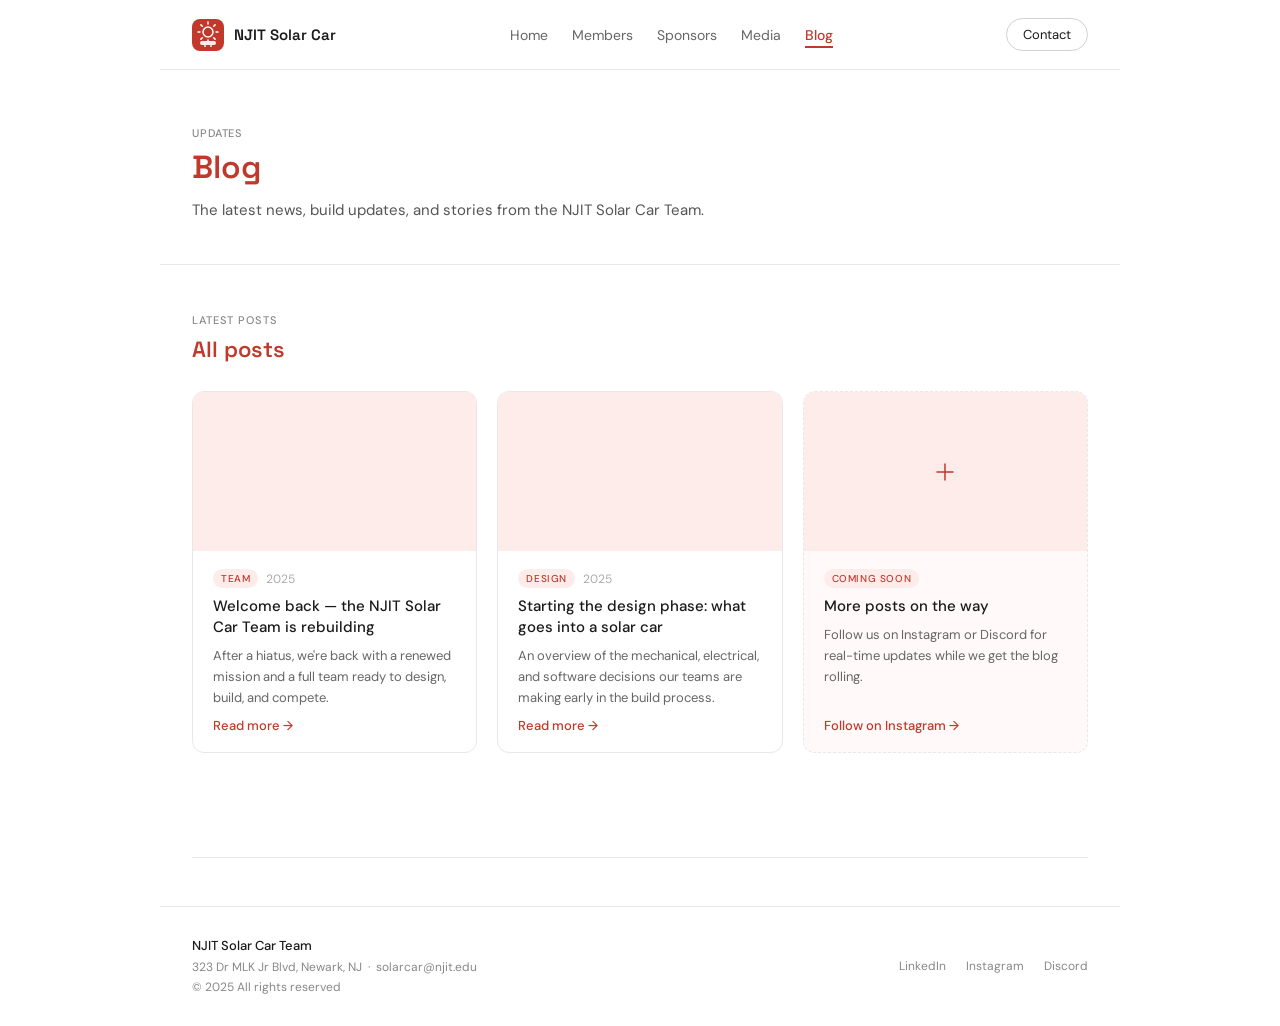
==== blog.html @ ee34f34b "Add files via upload" ====
<!DOCTYPE html>
<html lang="en">
<head>
  <meta charset="UTF-8" />
  <meta name="viewport" content="width=device-width, initial-scale=1.0" />
  <title>Blog | NJIT Solar Car</title>
  <link rel="stylesheet" href="style.css" />
  <style>
    .sc-blog-grid {
      display: grid;
      grid-template-columns: repeat(3, 1fr);
      gap: 20px;
      margin-bottom: 48px;
    }
    .sc-blog-card {
      border: 1px solid #e8e8e8; border-radius: 12px;
      overflow: hidden; background: #fff;
      display: flex; flex-direction: column;
      transition: border-color .15s;
    }
    .sc-blog-card:hover { border-color: var(--red); }
    .sc-blog-thumb {
      background: #f5f5f5; aspect-ratio: 16/9; overflow: hidden;
    }
    .sc-blog-thumb img { width: 100%; height: 100%; object-fit: cover; display: block; }
    .sc-blog-thumb-placeholder {
      width: 100%; height: 100%; display: flex; align-items: center; justify-content: center;
      background: var(--red-light);
    }
    .sc-blog-body { padding: 18px 20px; flex: 1; display: flex; flex-direction: column; gap: 8px; }
    .sc-blog-meta { display: flex; align-items: center; gap: 8px; }
    .sc-blog-tag {
      font-size: 10px; font-weight: 500; letter-spacing: .06em; text-transform: uppercase;
      background: var(--red-light); color: var(--red); padding: 3px 8px; border-radius: 20px;
    }
    .sc-blog-date { font-size: 12px; color: #aaa; }
    .sc-blog-body h3 { font-size: 15px; font-weight: 500; line-height: 1.4; }
    .sc-blog-body p { font-size: 13px; color: #666; line-height: 1.6; flex: 1; }
    .sc-blog-body a { font-size: 13px; color: var(--red); font-weight: 500; text-decoration: none; }
    .sc-blog-body a:hover { text-decoration: underline; }

    .sc-blog-empty {
      grid-column: 1 / -1;
      border: 1px dashed #d0d0d0; border-radius: 12px;
      padding: 64px 32px; text-align: center;
    }
    .sc-blog-empty strong { display: block; font-size: 16px; color: #888; margin-bottom: 8px; font-weight: 500; }
    .sc-blog-empty p { font-size: 14px; color: #aaa; margin-bottom: 24px; }

    @media (max-width: 700px) {
      .sc-blog-grid { grid-template-columns: 1fr; }
    }
  </style>
</head>
<body>
<div class="sc-root">

  <!-- NAV -->
  <nav class="sc-nav">
    <a class="sc-logo" href="index.html">
      <svg width="32" height="32" viewBox="0 0 32 32" fill="none">
        <rect width="32" height="32" rx="8" fill="#C0392B"/>
        <circle cx="16" cy="13" r="5" fill="none" stroke="#fff" stroke-width="1.5"/>
        <line x1="16" y1="5" x2="16" y2="3" stroke="#fff" stroke-width="1.5" stroke-linecap="round"/>
        <line x1="16" y1="23" x2="16" y2="21" stroke="#fff" stroke-width="1.5" stroke-linecap="round"/>
        <line x1="8" y1="13" x2="6" y2="13" stroke="#fff" stroke-width="1.5" stroke-linecap="round"/>
        <line x1="26" y1="13" x2="24" y2="13" stroke="#fff" stroke-width="1.5" stroke-linecap="round"/>
        <line x1="10.3" y1="7.3" x2="8.9" y2="5.9" stroke="#fff" stroke-width="1.5" stroke-linecap="round"/>
        <line x1="21.7" y1="18.7" x2="23.1" y2="20.1" stroke="#fff" stroke-width="1.5" stroke-linecap="round"/>
        <line x1="21.7" y1="7.3" x2="23.1" y2="5.9" stroke="#fff" stroke-width="1.5" stroke-linecap="round"/>
        <line x1="10.3" y1="18.7" x2="8.9" y2="20.1" stroke="#fff" stroke-width="1.5" stroke-linecap="round"/>
        <rect x="8" y="22" width="16" height="4" rx="2" fill="#fff" opacity="0.9"/>
        <rect x="12" y="26" width="2" height="2" fill="#fff" opacity="0.7"/>
        <rect x="18" y="26" width="2" height="2" fill="#fff" opacity="0.7"/>
      </svg>
      <span class="sc-logo-text">NJIT Solar Car</span>
    </a>
    <ul class="sc-nav-links">
      <li><a href="index.html">Home</a></li>
      <li><a href="members.html">Members</a></li>
      <li><a href="sponsors.html">Sponsors</a></li>
      <li><a href="media.html">Media</a></li>
      <li><a href="blog.html" class="active">Blog</a></li>
    </ul>
    <a href="mailto:solarcar@njit.edu" class="sc-contact-btn">Contact</a>
  </nav>

  <!-- PAGE HEADER -->
  <div class="sc-page-header">
    <div class="sc-page-label">Updates</div>
    <h1>Blog</h1>
    <p>The latest news, build updates, and stories from the NJIT Solar Car Team.</p>
  </div>

  <section class="sc-section">
    <div class="sc-section-label">Latest posts</div>
    <h2>All posts</h2>

    <div class="sc-blog-grid">
      <!-- Sample post 1 -->
      <div class="sc-blog-card">
        <div class="sc-blog-thumb">
          <img src="https://static.wixstatic.com/media/6a1b9b_a80b3c2d667541b689ef43e5c5655419~mv2.jpg/v1/fill/w_980,h_509,al_c,q_85,usm_0.66_1.00_0.01,enc_avif,quality_auto/group%20solar%20car_edited_edited_edited.jpg" alt="Team kickoff" onerror="this.parentElement.innerHTML='<div class=\'sc-blog-thumb-placeholder\'></div>'" />
        </div>
        <div class="sc-blog-body">
          <div class="sc-blog-meta">
            <span class="sc-blog-tag">Team</span>
            <span class="sc-blog-date">2025</span>
          </div>
          <h3>Welcome back — the NJIT Solar Car Team is rebuilding</h3>
          <p>After a hiatus, we're back with a renewed mission and a full team ready to design, build, and compete.</p>
          <a href="#">Read more →</a>
        </div>
      </div>

      <!-- Sample post 2 -->
      <div class="sc-blog-card">
        <div class="sc-blog-thumb">
          <img src="https://static.wixstatic.com/media/6a1b9b_b72773cb48474d958a5774718fce3dbc~mv2.jpg/v1/fill/w_800,h_600,al_c,q_85,enc_avif,quality_auto/solar%20car%20image.jpg" alt="Design" onerror="this.parentElement.innerHTML='<div class=\'sc-blog-thumb-placeholder\'></div>'" />
        </div>
        <div class="sc-blog-body">
          <div class="sc-blog-meta">
            <span class="sc-blog-tag">Design</span>
            <span class="sc-blog-date">2025</span>
          </div>
          <h3>Starting the design phase: what goes into a solar car</h3>
          <p>An overview of the mechanical, electrical, and software decisions our teams are making early in the build process.</p>
          <a href="#">Read more →</a>
        </div>
      </div>

      <!-- Empty / coming soon -->
      <div class="sc-blog-card" style="border-style:dashed; background:#fff9f9;">
        <div class="sc-blog-thumb" style="background:var(--red-light); display:flex; align-items:center; justify-content:center;">
          <svg width="28" height="28" viewBox="0 0 28 28" fill="none"><path d="M14 6v16M6 14h16" stroke="var(--red)" stroke-width="1.5" stroke-linecap="round"/></svg>
        </div>
        <div class="sc-blog-body">
          <div class="sc-blog-meta"><span class="sc-blog-tag">Coming soon</span></div>
          <h3>More posts on the way</h3>
          <p>Follow us on Instagram or Discord for real-time updates while we get the blog rolling.</p>
          <a href="https://www.instagram.com/njitsolarcar/" target="_blank">Follow on Instagram →</a>
        </div>
      </div>
    </div>

  </section>

  <div class="sc-divider"></div>

  <!-- FOOTER -->
  <footer class="sc-footer">
    <div class="sc-footer-left">
      <strong>NJIT Solar Car Team</strong><br>
      323 Dr MLK Jr Blvd, Newark, NJ &nbsp;·&nbsp; solarcar@njit.edu<br>
      © 2025 All rights reserved
    </div>
    <div class="sc-footer-links">
      <a href="https://www.linkedin.com/in/njitsolarcarclub/" target="_blank">LinkedIn</a>
      <a href="https://www.instagram.com/njitsolarcar/" target="_blank">Instagram</a>
      <a href="https://tinyurl.com/njitsolar" target="_blank">Discord</a>
    </div>
  </footer>

</div>
</body>
</html>
---- style.css ----
@import url('https://fonts.googleapis.com/css2?family=DM+Sans:wght@400;500&family=Space+Grotesk:wght@500;600&display=swap');

*, *::before, *::after { box-sizing: border-box; margin: 0; padding: 0; }

body {
  font-family: 'DM Sans', sans-serif;
  background: #ffffff;
  color: #1a1a1a;
  min-height: 100vh;
}

:root {
  --red: #C0392B;
  --red-dark: #96281B;
  --red-light: #FDECEA;
  --red-mid: #f5c6c2;
}

.sc-root { max-width: 960px; margin: 0 auto; }

/* ── NAV ── */
.sc-nav {
  display: flex; align-items: center; justify-content: space-between;
  padding: 18px 32px;
  border-bottom: 1px solid #e8e8e8;
  position: sticky; top: 0; background: #fff; z-index: 100;
}
.sc-logo { display: flex; align-items: center; gap: 10px; text-decoration: none; }
.sc-logo-text { font-family: 'Space Grotesk', sans-serif; font-size: 15px; font-weight: 600; color: #1a1a1a; }
.sc-nav-links { display: flex; gap: 24px; list-style: none; }
.sc-nav-links a { font-size: 14px; color: #666; text-decoration: none; transition: color .15s; }
.sc-nav-links a:hover { color: #1a1a1a; }
.sc-nav-links a.active { color: var(--red); font-weight: 500; border-bottom: 2px solid var(--red); padding-bottom: 2px; }
.sc-contact-btn {
  font-size: 13px; padding: 7px 16px;
  border: 1px solid #d0d0d0; border-radius: 20px;
  background: transparent; color: #1a1a1a; cursor: pointer;
  font-family: 'DM Sans', sans-serif; text-decoration: none;
}
.sc-contact-btn:hover { background: #f5f5f5; }

/* ── PAGE HEADER ── */
.sc-page-header {
  padding: 56px 32px 40px;
  border-bottom: 1px solid #e8e8e8;
  margin-bottom: 48px;
}
.sc-page-label {
  font-size: 11px; font-weight: 500; letter-spacing: .08em; text-transform: uppercase;
  color: #888; margin-bottom: 8px;
}
.sc-page-header h1 {
  font-family: 'Space Grotesk', sans-serif;
  font-size: 32px; font-weight: 600; line-height: 1.2; color: var(--red);
}
.sc-page-header p {
  font-size: 15px; line-height: 1.7; color: #555; margin-top: 12px; max-width: 600px;
}

/* ── SECTION ── */
.sc-section { padding: 0 32px 56px; }
.sc-section-label {
  font-size: 11px; font-weight: 500; letter-spacing: .08em; text-transform: uppercase;
  color: #888; margin-bottom: 8px;
}
.sc-section h2 {
  font-family: 'Space Grotesk', sans-serif;
  font-size: 22px; font-weight: 600; margin-bottom: 28px;
  color: var(--red);
}

/* ── BUTTONS ── */
.sc-btn-primary {
  font-size: 14px; font-weight: 500; padding: 10px 22px;
  background: var(--red); color: #fff; border: none;
  border-radius: 8px; cursor: pointer;
  font-family: 'DM Sans', sans-serif; text-decoration: none; display: inline-block;
}
.sc-btn-primary:hover { background: var(--red-dark); }
.sc-btn-secondary {
  font-size: 14px; padding: 10px 22px;
  background: transparent; color: #1a1a1a;
  border: 1px solid #d0d0d0; border-radius: 8px; cursor: pointer;
  font-family: 'DM Sans', sans-serif; text-decoration: none; display: inline-block;
}
.sc-btn-secondary:hover { background: #f5f5f5; }

/* ── DIVIDER ── */
.sc-divider { height: 1px; background: #e8e8e8; margin: 0 32px 48px; }

/* ── FOOTER ── */
.sc-footer {
  border-top: 1px solid #e8e8e8;
  padding: 28px 32px;
  display: flex; justify-content: space-between; align-items: center;
  flex-wrap: wrap; gap: 16px;
}
.sc-footer-left { font-size: 12px; color: #888; line-height: 1.7; }
.sc-footer-left strong { font-size: 13px; color: #1a1a1a; font-weight: 500; }
.sc-footer-links { display: flex; gap: 20px; }
.sc-footer-links a { font-size: 12px; color: #888; text-decoration: none; }
.sc-footer-links a:hover { color: #1a1a1a; }

/* ── RESPONSIVE ── */
@media (max-width: 700px) {
  .sc-nav-links { display: none; }
  .sc-page-header { padding: 40px 20px 28px; }
  .sc-section { padding: 0 20px 40px; }
  .sc-divider { margin: 0 20px 40px; }
  .sc-footer { flex-direction: column; align-items: flex-start; padding: 24px 20px; }
}
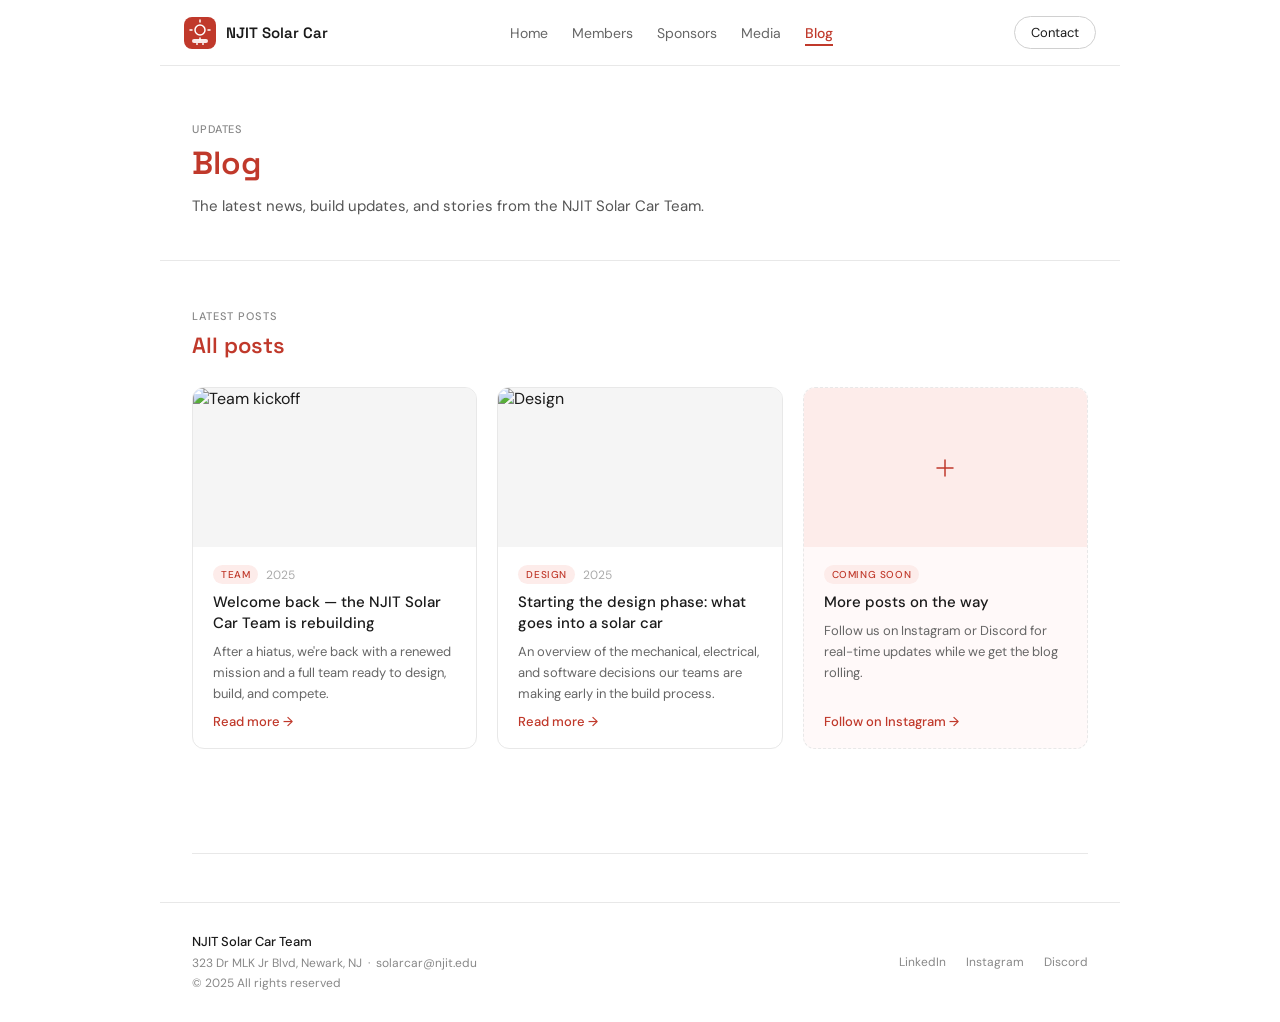
==== commit 80464713: "Add files via upload" ====
--- a/blog.html
+++ b/blog.html
@@ -6,47 +6,19 @@
   <title>Blog | NJIT Solar Car</title>
   <link rel="stylesheet" href="style.css" />
   <style>
-    .sc-blog-grid {
-      display: grid;
-      grid-template-columns: repeat(3, 1fr);
-      gap: 20px;
-      margin-bottom: 48px;
-    }
-    .sc-blog-card {
-      border: 1px solid #e8e8e8; border-radius: 12px;
-      overflow: hidden; background: #fff;
-      display: flex; flex-direction: column;
-      transition: border-color .15s;
-    }
+    .sc-blog-grid { display: grid; grid-template-columns: repeat(3, 1fr); gap: 20px; margin-bottom: 48px; }
+    .sc-blog-card { border: 1px solid #e8e8e8; border-radius: 12px; overflow: hidden; background: #fff; display: flex; flex-direction: column; transition: border-color .15s; }
     .sc-blog-card:hover { border-color: var(--red); }
-    .sc-blog-thumb {
-      background: #f5f5f5; aspect-ratio: 16/9; overflow: hidden;
-    }
+    .sc-blog-thumb { background: #f5f5f5; aspect-ratio: 16/9; overflow: hidden; }
     .sc-blog-thumb img { width: 100%; height: 100%; object-fit: cover; display: block; }
-    .sc-blog-thumb-placeholder {
-      width: 100%; height: 100%; display: flex; align-items: center; justify-content: center;
-      background: var(--red-light);
-    }
     .sc-blog-body { padding: 18px 20px; flex: 1; display: flex; flex-direction: column; gap: 8px; }
     .sc-blog-meta { display: flex; align-items: center; gap: 8px; }
-    .sc-blog-tag {
-      font-size: 10px; font-weight: 500; letter-spacing: .06em; text-transform: uppercase;
-      background: var(--red-light); color: var(--red); padding: 3px 8px; border-radius: 20px;
-    }
+    .sc-blog-tag { font-size: 10px; font-weight: 500; letter-spacing: .06em; text-transform: uppercase; background: var(--red-light); color: var(--red); padding: 3px 8px; border-radius: 20px; }
     .sc-blog-date { font-size: 12px; color: #aaa; }
     .sc-blog-body h3 { font-size: 15px; font-weight: 500; line-height: 1.4; }
     .sc-blog-body p { font-size: 13px; color: #666; line-height: 1.6; flex: 1; }
     .sc-blog-body a { font-size: 13px; color: var(--red); font-weight: 500; text-decoration: none; }
     .sc-blog-body a:hover { text-decoration: underline; }
-
-    .sc-blog-empty {
-      grid-column: 1 / -1;
-      border: 1px dashed #d0d0d0; border-radius: 12px;
-      padding: 64px 32px; text-align: center;
-    }
-    .sc-blog-empty strong { display: block; font-size: 16px; color: #888; margin-bottom: 8px; font-weight: 500; }
-    .sc-blog-empty p { font-size: 14px; color: #aaa; margin-bottom: 24px; }
-
     @media (max-width: 700px) {
       .sc-blog-grid { grid-template-columns: 1fr; }
     }
@@ -55,26 +27,23 @@
 <body>
 <div class="sc-root">
 
-  <!-- NAV -->
+  <div class="sc-mobile-nav" id="mobileNav">
+    <div class="sc-mobile-nav-header">
+      <a class="sc-logo" href="index.html"><svg width="28" height="28" viewBox="0 0 32 32" fill="none"><rect width="32" height="32" rx="8" fill="#C0392B"/><circle cx="16" cy="13" r="5" fill="none" stroke="#fff" stroke-width="1.5"/><rect x="8" y="22" width="16" height="4" rx="2" fill="#fff" opacity="0.9"/></svg><span class="sc-logo-text">NJIT Solar Car</span></a>
+      <button class="sc-mobile-close" onclick="closeMobileNav()">✕</button>
+    </div>
+    <ul>
+      <li><a href="index.html">Home</a></li>
+      <li><a href="members.html">Members</a></li>
+      <li><a href="sponsors.html">Sponsors</a></li>
+      <li><a href="media.html">Media</a></li>
+      <li><a href="blog.html" class="active">Blog</a></li>
+    </ul>
+    <div class="sc-mobile-nav-footer"><a href="mailto:solarcar@njit.edu">Contact us</a></div>
+  </div>
+
   <nav class="sc-nav">
-    <a class="sc-logo" href="index.html">
-      <svg width="32" height="32" viewBox="0 0 32 32" fill="none">
-        <rect width="32" height="32" rx="8" fill="#C0392B"/>
-        <circle cx="16" cy="13" r="5" fill="none" stroke="#fff" stroke-width="1.5"/>
-        <line x1="16" y1="5" x2="16" y2="3" stroke="#fff" stroke-width="1.5" stroke-linecap="round"/>
-        <line x1="16" y1="23" x2="16" y2="21" stroke="#fff" stroke-width="1.5" stroke-linecap="round"/>
-        <line x1="8" y1="13" x2="6" y2="13" stroke="#fff" stroke-width="1.5" stroke-linecap="round"/>
-        <line x1="26" y1="13" x2="24" y2="13" stroke="#fff" stroke-width="1.5" stroke-linecap="round"/>
-        <line x1="10.3" y1="7.3" x2="8.9" y2="5.9" stroke="#fff" stroke-width="1.5" stroke-linecap="round"/>
-        <line x1="21.7" y1="18.7" x2="23.1" y2="20.1" stroke="#fff" stroke-width="1.5" stroke-linecap="round"/>
-        <line x1="21.7" y1="7.3" x2="23.1" y2="5.9" stroke="#fff" stroke-width="1.5" stroke-linecap="round"/>
-        <line x1="10.3" y1="18.7" x2="8.9" y2="20.1" stroke="#fff" stroke-width="1.5" stroke-linecap="round"/>
-        <rect x="8" y="22" width="16" height="4" rx="2" fill="#fff" opacity="0.9"/>
-        <rect x="12" y="26" width="2" height="2" fill="#fff" opacity="0.7"/>
-        <rect x="18" y="26" width="2" height="2" fill="#fff" opacity="0.7"/>
-      </svg>
-      <span class="sc-logo-text">NJIT Solar Car</span>
-    </a>
+    <a class="sc-logo" href="index.html"><svg width="32" height="32" viewBox="0 0 32 32" fill="none"><rect width="32" height="32" rx="8" fill="#C0392B"/><circle cx="16" cy="13" r="5" fill="none" stroke="#fff" stroke-width="1.5"/><line x1="16" y1="5" x2="16" y2="3" stroke="#fff" stroke-width="1.5" stroke-linecap="round"/><line x1="16" y1="23" x2="16" y2="21" stroke="#fff" stroke-width="1.5" stroke-linecap="round"/><line x1="8" y1="13" x2="6" y2="13" stroke="#fff" stroke-width="1.5" stroke-linecap="round"/><line x1="26" y1="13" x2="24" y2="13" stroke="#fff" stroke-width="1.5" stroke-linecap="round"/><rect x="8" y="22" width="16" height="4" rx="2" fill="#fff" opacity="0.9"/><rect x="12" y="26" width="2" height="2" fill="#fff" opacity="0.7"/><rect x="18" y="26" width="2" height="2" fill="#fff" opacity="0.7"/></svg><span class="sc-logo-text">NJIT Solar Car</span></a>
     <ul class="sc-nav-links">
       <li><a href="index.html">Home</a></li>
       <li><a href="members.html">Members</a></li>
@@ -83,9 +52,9 @@
       <li><a href="blog.html" class="active">Blog</a></li>
     </ul>
     <a href="mailto:solarcar@njit.edu" class="sc-contact-btn">Contact</a>
+    <button class="sc-hamburger" onclick="openMobileNav()" aria-label="Open menu"><span></span><span></span><span></span></button>
   </nav>
 
-  <!-- PAGE HEADER -->
   <div class="sc-page-header">
     <div class="sc-page-label">Updates</div>
     <h1>Blog</h1>
@@ -95,44 +64,28 @@
   <section class="sc-section">
     <div class="sc-section-label">Latest posts</div>
     <h2>All posts</h2>
-
     <div class="sc-blog-grid">
-      <!-- Sample post 1 -->
       <div class="sc-blog-card">
-        <div class="sc-blog-thumb">
-          <img src="https://static.wixstatic.com/media/6a1b9b_a80b3c2d667541b689ef43e5c5655419~mv2.jpg/v1/fill/w_980,h_509,al_c,q_85,usm_0.66_1.00_0.01,enc_avif,quality_auto/group%20solar%20car_edited_edited_edited.jpg" alt="Team kickoff" onerror="this.parentElement.innerHTML='<div class=\'sc-blog-thumb-placeholder\'></div>'" />
-        </div>
+        <div class="sc-blog-thumb"><img src="https://static.wixstatic.com/media/6a1b9b_a80b3c2d667541b689ef43e5c5655419~mv2.jpg/v1/fill/w_980,h_509,al_c,q_85,enc_avif,quality_auto/group%20solar%20car_edited_edited_edited.jpg" alt="Team kickoff" /></div>
         <div class="sc-blog-body">
-          <div class="sc-blog-meta">
-            <span class="sc-blog-tag">Team</span>
-            <span class="sc-blog-date">2025</span>
-          </div>
+          <div class="sc-blog-meta"><span class="sc-blog-tag">Team</span><span class="sc-blog-date">2025</span></div>
           <h3>Welcome back — the NJIT Solar Car Team is rebuilding</h3>
           <p>After a hiatus, we're back with a renewed mission and a full team ready to design, build, and compete.</p>
           <a href="#">Read more →</a>
         </div>
       </div>
-
-      <!-- Sample post 2 -->
       <div class="sc-blog-card">
-        <div class="sc-blog-thumb">
-          <img src="https://static.wixstatic.com/media/6a1b9b_b72773cb48474d958a5774718fce3dbc~mv2.jpg/v1/fill/w_800,h_600,al_c,q_85,enc_avif,quality_auto/solar%20car%20image.jpg" alt="Design" onerror="this.parentElement.innerHTML='<div class=\'sc-blog-thumb-placeholder\'></div>'" />
-        </div>
+        <div class="sc-blog-thumb"><img src="https://static.wixstatic.com/media/6a1b9b_b72773cb48474d958a5774718fce3dbc~mv2.jpg/v1/fill/w_800,h_600,al_c,q_85,enc_avif,quality_auto/solar%20car%20image.jpg" alt="Design" /></div>
         <div class="sc-blog-body">
-          <div class="sc-blog-meta">
-            <span class="sc-blog-tag">Design</span>
-            <span class="sc-blog-date">2025</span>
-          </div>
+          <div class="sc-blog-meta"><span class="sc-blog-tag">Design</span><span class="sc-blog-date">2025</span></div>
           <h3>Starting the design phase: what goes into a solar car</h3>
           <p>An overview of the mechanical, electrical, and software decisions our teams are making early in the build process.</p>
           <a href="#">Read more →</a>
         </div>
       </div>
-
-      <!-- Empty / coming soon -->
       <div class="sc-blog-card" style="border-style:dashed; background:#fff9f9;">
         <div class="sc-blog-thumb" style="background:var(--red-light); display:flex; align-items:center; justify-content:center;">
-          <svg width="28" height="28" viewBox="0 0 28 28" fill="none"><path d="M14 6v16M6 14h16" stroke="var(--red)" stroke-width="1.5" stroke-linecap="round"/></svg>
+          <svg width="28" height="28" viewBox="0 0 28 28" fill="none"><path d="M14 6v16M6 14h16" stroke="#C0392B" stroke-width="1.5" stroke-linecap="round"/></svg>
         </div>
         <div class="sc-blog-body">
           <div class="sc-blog-meta"><span class="sc-blog-tag">Coming soon</span></div>
@@ -142,18 +95,11 @@
         </div>
       </div>
     </div>
-
   </section>
 
   <div class="sc-divider"></div>
-
-  <!-- FOOTER -->
   <footer class="sc-footer">
-    <div class="sc-footer-left">
-      <strong>NJIT Solar Car Team</strong><br>
-      323 Dr MLK Jr Blvd, Newark, NJ &nbsp;·&nbsp; solarcar@njit.edu<br>
-      © 2025 All rights reserved
-    </div>
+    <div class="sc-footer-left"><strong>NJIT Solar Car Team</strong><br>323 Dr MLK Jr Blvd, Newark, NJ &nbsp;·&nbsp; solarcar@njit.edu<br>© 2025 All rights reserved</div>
     <div class="sc-footer-links">
       <a href="https://www.linkedin.com/in/njitsolarcarclub/" target="_blank">LinkedIn</a>
       <a href="https://www.instagram.com/njitsolarcar/" target="_blank">Instagram</a>
@@ -162,5 +108,9 @@
   </footer>
 
 </div>
+<script>
+  function openMobileNav() { document.getElementById('mobileNav').classList.add('open'); document.body.style.overflow='hidden'; }
+  function closeMobileNav() { document.getElementById('mobileNav').classList.remove('open'); document.body.style.overflow=''; }
+</script>
 </body>
 </html>
--- a/style.css
+++ b/style.css
@@ -21,16 +21,18 @@
 /* ── NAV ── */
 .sc-nav {
   display: flex; align-items: center; justify-content: space-between;
-  padding: 18px 32px;
+  padding: 16px 24px;
   border-bottom: 1px solid #e8e8e8;
-  position: sticky; top: 0; background: #fff; z-index: 100;
+  position: sticky; top: 0; background: #fff; z-index: 200;
 }
 .sc-logo { display: flex; align-items: center; gap: 10px; text-decoration: none; }
 .sc-logo-text { font-family: 'Space Grotesk', sans-serif; font-size: 15px; font-weight: 600; color: #1a1a1a; }
+
 .sc-nav-links { display: flex; gap: 24px; list-style: none; }
 .sc-nav-links a { font-size: 14px; color: #666; text-decoration: none; transition: color .15s; }
 .sc-nav-links a:hover { color: #1a1a1a; }
 .sc-nav-links a.active { color: var(--red); font-weight: 500; border-bottom: 2px solid var(--red); padding-bottom: 2px; }
+
 .sc-contact-btn {
   font-size: 13px; padding: 7px 16px;
   border: 1px solid #d0d0d0; border-radius: 20px;
@@ -38,6 +40,50 @@
   font-family: 'DM Sans', sans-serif; text-decoration: none;
 }
 .sc-contact-btn:hover { background: #f5f5f5; }
+
+/* Hamburger button — hidden on desktop */
+.sc-hamburger {
+  display: none;
+  flex-direction: column; justify-content: center; gap: 5px;
+  width: 36px; height: 36px; cursor: pointer;
+  background: none; border: none; padding: 4px;
+}
+.sc-hamburger span {
+  display: block; height: 2px; width: 22px;
+  background: #1a1a1a; border-radius: 2px;
+  transition: transform .25s, opacity .25s;
+}
+
+/* Mobile nav drawer */
+.sc-mobile-nav {
+  display: none;
+  position: fixed; top: 0; left: 0; right: 0; bottom: 0;
+  background: #fff; z-index: 300;
+  flex-direction: column; padding: 24px;
+}
+.sc-mobile-nav.open { display: flex; }
+.sc-mobile-nav-header {
+  display: flex; justify-content: space-between; align-items: center;
+  margin-bottom: 32px;
+}
+.sc-mobile-close {
+  background: none; border: none; cursor: pointer; font-size: 24px; color: #888; line-height: 1;
+}
+.sc-mobile-nav ul { list-style: none; display: flex; flex-direction: column; gap: 0; }
+.sc-mobile-nav ul li { border-bottom: 1px solid #f0f0f0; }
+.sc-mobile-nav ul a {
+  display: block; padding: 16px 0;
+  font-size: 20px; font-weight: 500; color: #1a1a1a; text-decoration: none;
+}
+.sc-mobile-nav ul a.active { color: var(--red); }
+.sc-mobile-nav-footer {
+  margin-top: auto; padding-top: 24px;
+}
+.sc-mobile-nav-footer a {
+  display: inline-block; font-size: 14px; font-weight: 500;
+  background: var(--red); color: #fff;
+  padding: 12px 28px; border-radius: 8px; text-decoration: none;
+}
 
 /* ── PAGE HEADER ── */
 .sc-page-header {
@@ -101,11 +147,27 @@
 .sc-footer-links a { font-size: 12px; color: #888; text-decoration: none; }
 .sc-footer-links a:hover { color: #1a1a1a; }
 
-/* ── RESPONSIVE ── */
+/* ── MOBILE ── */
 @media (max-width: 700px) {
+  /* Nav */
+  .sc-nav { padding: 14px 20px; }
   .sc-nav-links { display: none; }
-  .sc-page-header { padding: 40px 20px 28px; }
+  .sc-contact-btn { display: none; }
+  .sc-hamburger { display: flex; }
+
+  /* Page header */
+  .sc-page-header { padding: 32px 20px 24px; margin-bottom: 32px; }
+  .sc-page-header h1 { font-size: 26px; }
+  .sc-page-header p { font-size: 14px; }
+
+  /* Section */
   .sc-section { padding: 0 20px 40px; }
+  .sc-section h2 { font-size: 20px; margin-bottom: 20px; }
+
+  /* Divider & footer */
   .sc-divider { margin: 0 20px 40px; }
-  .sc-footer { flex-direction: column; align-items: flex-start; padding: 24px 20px; }
+  .sc-footer { flex-direction: column; align-items: flex-start; padding: 24px 20px; gap: 12px; }
+
+  /* Buttons full-width on small screens */
+  .sc-btn-primary, .sc-btn-secondary { width: 100%; text-align: center; padding: 13px 16px; }
 }
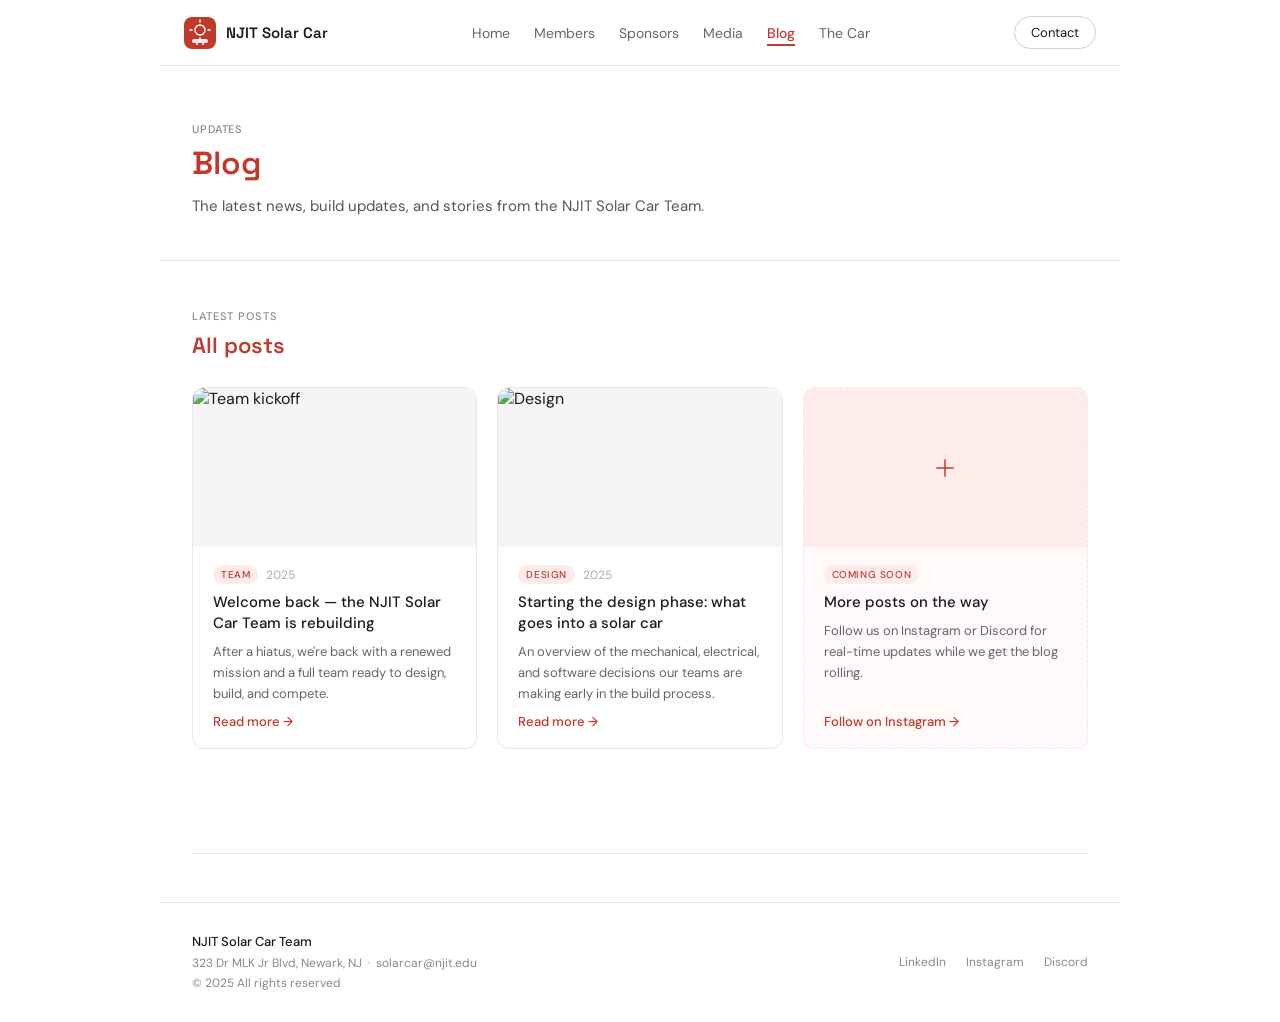
==== commit ec6cd861: "Add files via upload" ====
--- a/blog.html
+++ b/blog.html
@@ -38,6 +38,7 @@
       <li><a href="sponsors.html">Sponsors</a></li>
       <li><a href="media.html">Media</a></li>
       <li><a href="blog.html" class="active">Blog</a></li>
+      <li><a href="car.html">The Car</a></li>
     </ul>
     <div class="sc-mobile-nav-footer"><a href="mailto:solarcar@njit.edu">Contact us</a></div>
   </div>
@@ -50,6 +51,7 @@
       <li><a href="sponsors.html">Sponsors</a></li>
       <li><a href="media.html">Media</a></li>
       <li><a href="blog.html" class="active">Blog</a></li>
+      <li><a href="car.html">The Car</a></li>
     </ul>
     <a href="mailto:solarcar@njit.edu" class="sc-contact-btn">Contact</a>
     <button class="sc-hamburger" onclick="openMobileNav()" aria-label="Open menu"><span></span><span></span><span></span></button>
